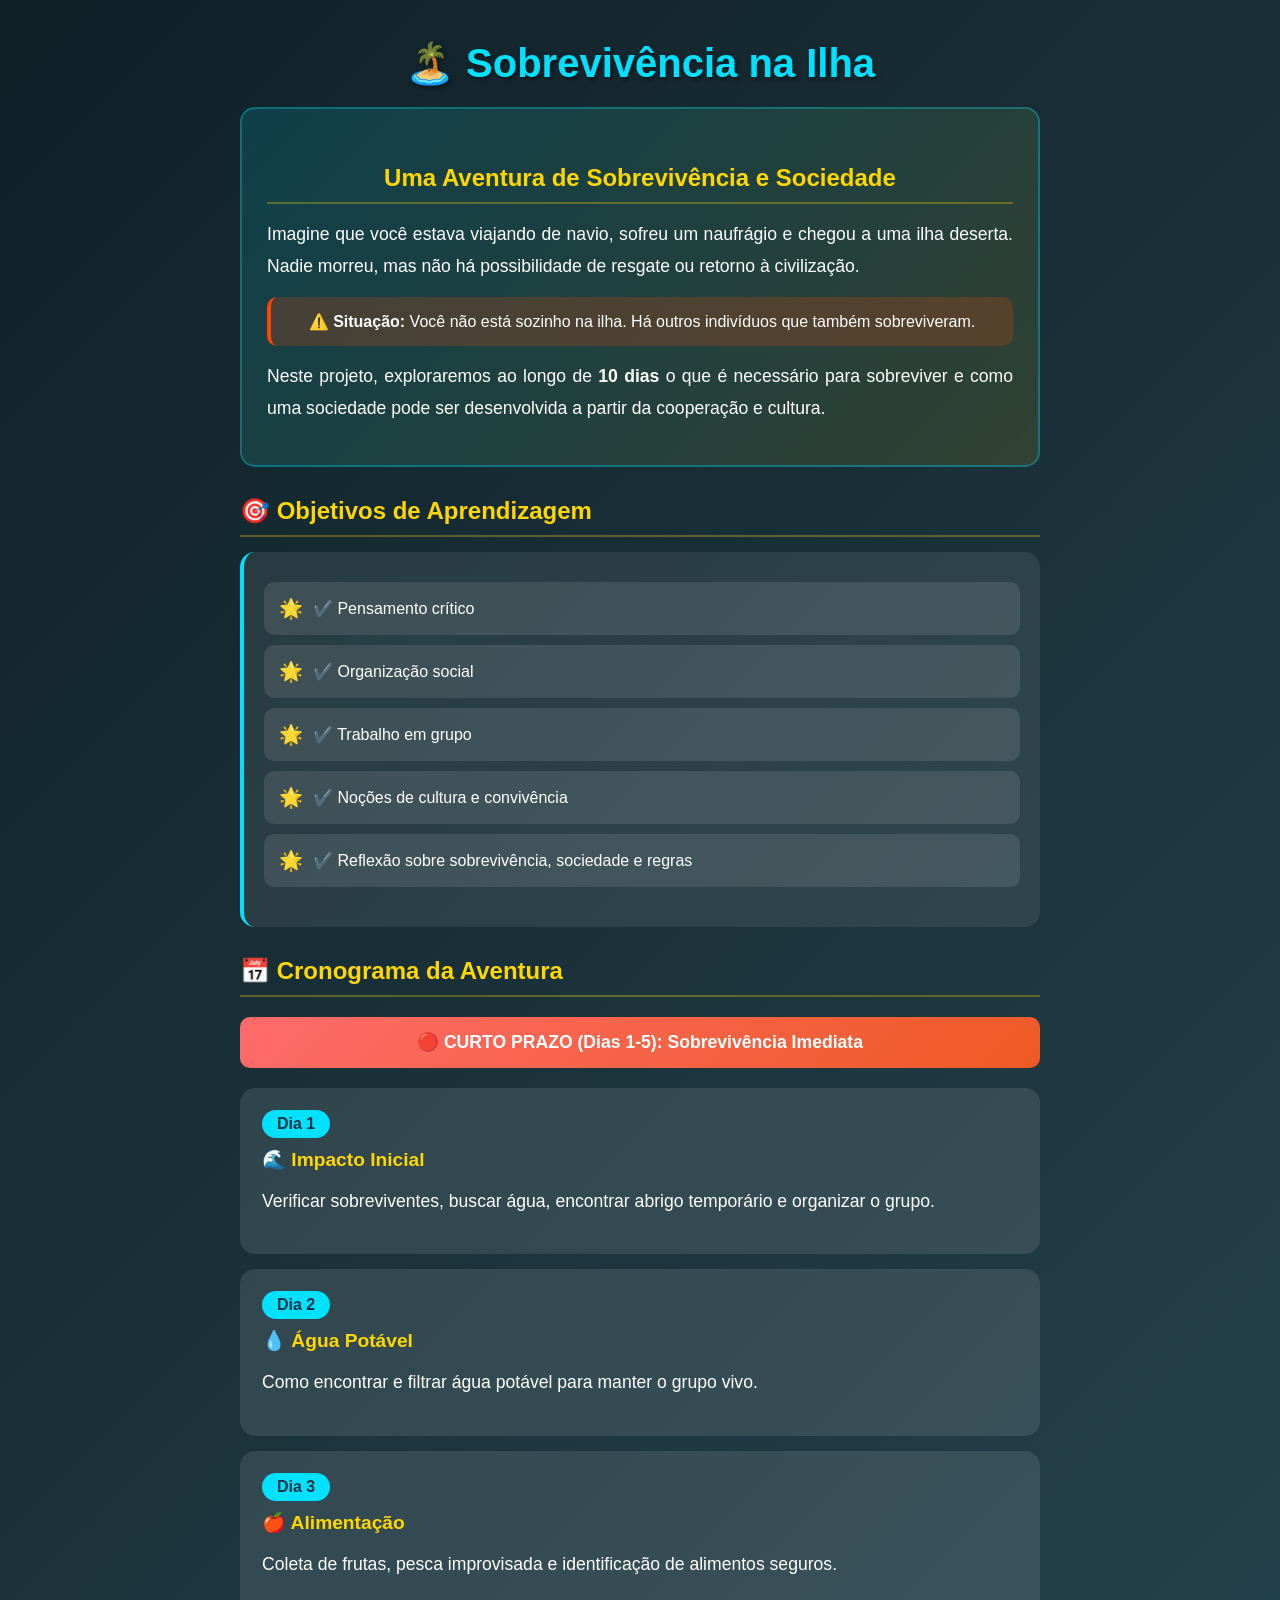
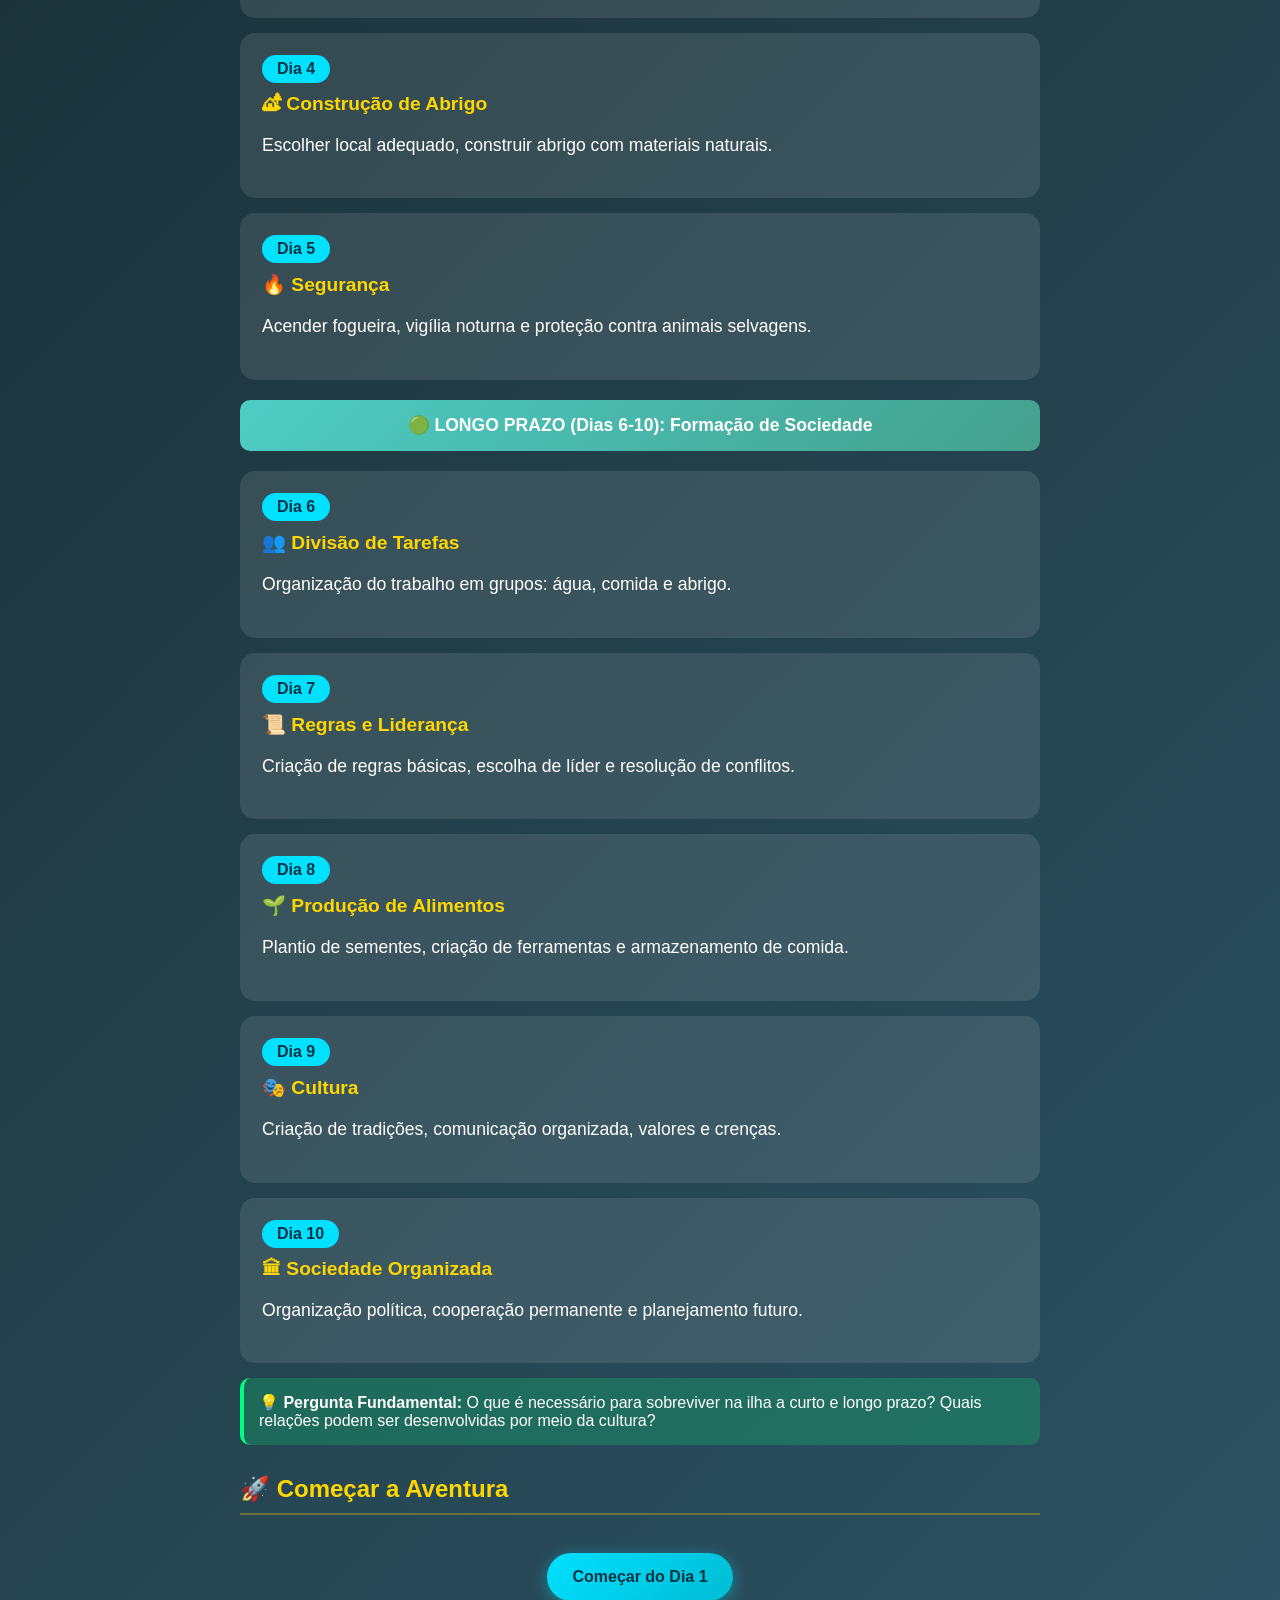
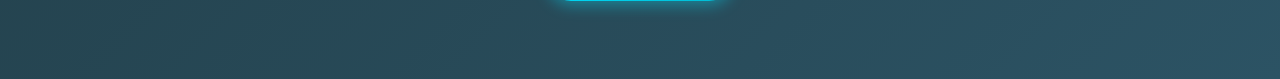
==== index.html @ 11da77d6 "# comit inicial" ====
<!DOCTYPE html>
<html lang="pt-br">
<head>
    <meta charset="UTF-8">
    <meta name="viewport" content="width=device-width, initial-scale=1.0">
    <title>Sobrevivência na Ilha - Educação</title>
    <link rel="stylesheet" href="style.css">
</head>
<body>

    <div class="container">
        <h1>🏝️ Sobrevivência na Ilha</h1>

        <div class="intro">
            <h2>Uma Aventura de Sobrevivência e Sociedade</h2>
            <p>Imagine que você estava viajando de navio, sofreu um naufrágio e chegou a uma ilha deserta. 
            Nadie morreu, mas não há possibilidade de resgate ou retorno à civilização.</p>
            
            <div class="warning">
                <strong>⚠️ Situação:</strong> Você não está sozinho na ilha. Há outros indivíduos que também sobreviveram.
            </div>
            
            <p>Neste projeto, exploraremos ao longo de <strong>10 dias</strong> o que é necessário para sobreviver 
            e como uma sociedade pode ser desenvolvida a partir da cooperação e cultura.</p>
        </div>

        <h2>🎯 Objetivos de Aprendizagem</h2>
        <div class="section">
            <ul>
                <li>✔️ Pensamento crítico</li>
                <li>✔️ Organização social</li>
                <li>✔️ Trabalho em grupo</li>
                <li>✔️ Noções de cultura e convivência</li>
                <li>✔️ Reflexão sobre sobrevivência, sociedade e regras</li>
            </ul>
        </div>

        <h2>📅 Cronograma da Aventura</h2>
        
        <div class="phase short-term">
            🔴 CURTO PRAZO (Dias 1-5): Sobrevivência Imediata
        </div>

        <div class="day-card" onclick="navigateTo(1)">
            <span class="day-number">Dia 1</span>
            <h3>🌊 Impacto Inicial</h3>
            <p>Verificar sobreviventes, buscar água, encontrar abrigo temporário e organizar o grupo.</p>
        </div>

        <div class="day-card" onclick="navigateTo(2)">
            <span class="day-number">Dia 2</span>
            <h3>💧 Água Potável</h3>
            <p>Como encontrar e filtrar água potável para manter o grupo vivo.</p>
        </div>

        <div class="day-card" onclick="navigateTo(3)">
            <span class="day-number">Dia 3</span>
            <h3>🍎 Alimentação</h3>
            <p>Coleta de frutas, pesca improvisada e identificação de alimentos seguros.</p>
        </div>

        <div class="day-card" onclick="navigateTo(4)">
            <span class="day-number">Dia 4</span>
            <h3>🏕 Construção de Abrigo</h3>
            <p>Escolher local adequado, construir abrigo com materiais naturais.</p>
        </div>

        <div class="day-card" onclick="navigateTo(5)">
            <span class="day-number">Dia 5</span>
            <h3>🔥 Segurança</h3>
            <p>Acender fogueira, vigília noturna e proteção contra animais selvagens.</p>
        </div>

        <div class="phase long-term">
            🟢 LONGO PRAZO (Dias 6-10): Formação de Sociedade
        </div>

        <div class="day-card" onclick="navigateTo(6)">
            <span class="day-number">Dia 6</span>
            <h3>👥 Divisão de Tarefas</h3>
            <p>Organização do trabalho em grupos: água, comida e abrigo.</p>
        </div>

        <div class="day-card" onclick="navigateTo(7)">
            <span class="day-number">Dia 7</span>
            <h3>📜 Regras e Liderança</h3>
            <p>Criação de regras básicas, escolha de líder e resolução de conflitos.</p>
        </div>

        <div class="day-card" onclick="navigateTo(8)">
            <span class="day-number">Dia 8</span>
            <h3>🌱 Produção de Alimentos</h3>
            <p>Plantio de sementes, criação de ferramentas e armazenamento de comida.</p>
        </div>

        <div class="day-card" onclick="navigateTo(9)">
            <span class="day-number">Dia 9</span>
            <h3>🎭 Cultura</h3>
            <p>Criação de tradições, comunicação organizada, valores e crenças.</p>
        </div>

        <div class="day-card" onclick="navigateTo(10)">
            <span class="day-number">Dia 10</span>
            <h3>🏛 Sociedade Organizada</h3>
            <p>Organização política, cooperação permanente e planejamento futuro.</p>
        </div>

        <div class="success">
            <strong>💡 Pergunta Fundamental:</strong> O que é necessário para sobreviver na ilha a curto e longo prazo? 
            Quais relações podem ser desenvolvidas por meio da cultura?
        </div>

        <h2>🚀 Começar a Aventura</h2>
        <div class="btn-container">
            <button class="btn" onclick="navigateTo(1)">Começar do Dia 1</button>
        </div>
    </div>

<script src="script.js"></script>
</body>
</html>
---- style.css ----
/* RESET */
* {
    margin: 0;
    padding: 0;
    box-sizing: border-box;
}

/* FUNDO */
body {
    font-family: 'Segoe UI', Tahoma, Geneva, Verdana, sans-serif;
    background: linear-gradient(135deg, #0f2027, #203a43, #2c5364);
    color: #ffffff;
    min-height: 100vh;
    display: flex;
    flex-direction: column;
    align-items: center;
    padding: 40px 20px;
}

/* TÍTULOS PRINCIPAIS */
h1 {
    font-size: 2.5rem;
    margin-bottom: 20px;
    text-align: center;
    color: #00e0ff;
    text-shadow: 2px 2px 4px rgba(0, 0, 0, 0.5);
}

h2 {
    margin-top: 30px;
    margin-bottom: 15px;
    color: #ffd700;
    font-size: 1.5rem;
    border-bottom: 2px solid rgba(255, 215, 0, 0.3);
    padding-bottom: 10px;
}

h3 {
    margin-top: 20px;
    margin-bottom: 10px;
    color: #90ee90;
    font-size: 1.2rem;
}

/* SEÇÕES */
.section {
    background: rgba(255, 255, 255, 0.08);
    padding: 20px;
    border-radius: 15px;
    margin: 15px 0;
    border-left: 4px solid #00e0ff;
}

.intro {
    background: linear-gradient(135deg, rgba(0, 224, 255, 0.15), rgba(255, 215, 0, 0.1));
    padding: 25px;
    border-radius: 15px;
    margin-bottom: 30px;
    text-align: center;
    border: 2px solid rgba(0, 224, 255, 0.3);
}

.warning {
    background: rgba(255, 69, 0, 0.2);
    padding: 15px;
    border-radius: 10px;
    border-left: 4px solid #ff4500;
    margin: 15px 0;
}

.success {
    background: rgba(0, 255, 127, 0.2);
    padding: 15px;
    border-radius: 10px;
    border-left: 4px solid #00ff7f;
    margin: 15px 0;
}

/* LISTAS */
ul {
    list-style: none;
    margin-bottom: 20px;
}

ul li {
    background: rgba(255, 255, 255, 0.1);
    padding: 15px;
    margin: 10px 0;
    border-radius: 10px;
    transition: 0.3s;
    display: flex;
    align-items: center;
}

ul li::before {
    content: "🌟";
    margin-right: 10px;
    font-size: 1.2rem;
}

ul li:hover {
    background: rgba(0, 224, 255, 0.25);
    transform: translateX(8px);
    box-shadow: 0 4px 15px rgba(0, 224, 255, 0.3);
}

/* PARÁGRAFOS */
p {
    line-height: 1.8;
    font-size: 1.1rem;
    margin: 15px 0;
    text-align: justify;
}

/* BOTÕES */
.btn-container {
    display: flex;
    flex-wrap: wrap;
    justify-content: center;
    gap: 15px;
    margin: 30px 0;
}

button, a.btn {
    display: inline-block;
    text-decoration: none;
    background: linear-gradient(135deg, #00e0ff, #00bcd4);
    color: #003344;
    padding: 15px 25px;
    margin: 8px;
    border-radius: 25px;
    font-weight: bold;
    font-size: 1rem;
    transition: 0.3s;
    border: none;
    cursor: pointer;
    box-shadow: 0 4px 15px rgba(0, 224, 255, 0.4);
}

button:hover, a.btn:hover {
    background: linear-gradient(135deg, #00bcd4, #0097a7);
    transform: translateY(-3px) scale(1.05);
    box-shadow: 0 6px 20px rgba(0, 224, 255, 0.6);
}

button.btn-nav {
    background: linear-gradient(135deg, #ffd700, #ffa500);
    color: #003344;
}

button.btn-nav:hover {
    background: linear-gradient(135deg, #ffa500, #ff8c00);
}

/* CONTAINER CENTRAL */
.container {
    max-width: 800px;
    width: 100%;
}

/* NAV */
nav {
    display: flex;
    justify-content: space-between;
    width: 100%;
    max-width: 800px;
    margin: 20px 0;
    padding: 0 10px;
}

/* VOLTAR */
a {
    display: inline-block;
    text-decoration: none;
    color: #00e0ff;
    padding: 10px 15px;
    margin: 5px;
    border-radius: 6px;
    font-weight: bold;
    transition: 0.3s;
}

a:hover {
    color: #ffd700;
    background: rgba(255, 215, 0, 0.1);
}

/* CARD NA PÁGINA INICIAL */
.day-card {
    background: rgba(255, 255, 255, 0.1);
    border-radius: 15px;
    padding: 20px;
    margin: 15px 0;
    transition: 0.3s;
    cursor: pointer;
    border: 2px solid transparent;
}

.day-card:hover {
    background: rgba(0, 224, 255, 0.2);
    border-color: #00e0ff;
    transform: translateY(-5px);
    box-shadow: 0 10px 30px rgba(0, 224, 255, 0.3);
}

.day-card h3 {
    margin-top: 0;
    color: #ffd700;
}

.day-card .day-number {
    display: inline-block;
    background: #00e0ff;
    color: #003344;
    padding: 5px 15px;
    border-radius: 20px;
    font-weight: bold;
    margin-bottom: 10px;
}

/* FASE INDICATOR */
.phase {
    text-align: center;
    padding: 15px;
    margin: 20px 0;
    border-radius: 10px;
    font-size: 1.1rem;
    font-weight: bold;
}

.phase.short-term {
    background: linear-gradient(135deg, #ff6b6b, #ee5a24);
}

.phase.long-term {
    background: linear-gradient(135deg, #4ecdc4, #44a08d);
}

/* RESPONSIVO */
@media (max-width: 600px) {
    h1 {
        font-size: 1.8rem;
    }
    
    h2 {
        font-size: 1.3rem;
    }
    
    .btn-container {
        flex-direction: column;
        align-items: center;
    }
    
    button, a.btn {
        width: 100%;
        max-width: 250px;
        text-align: center;
    }
    
    nav {
        flex-direction: column;
        gap: 10px;
    }
}
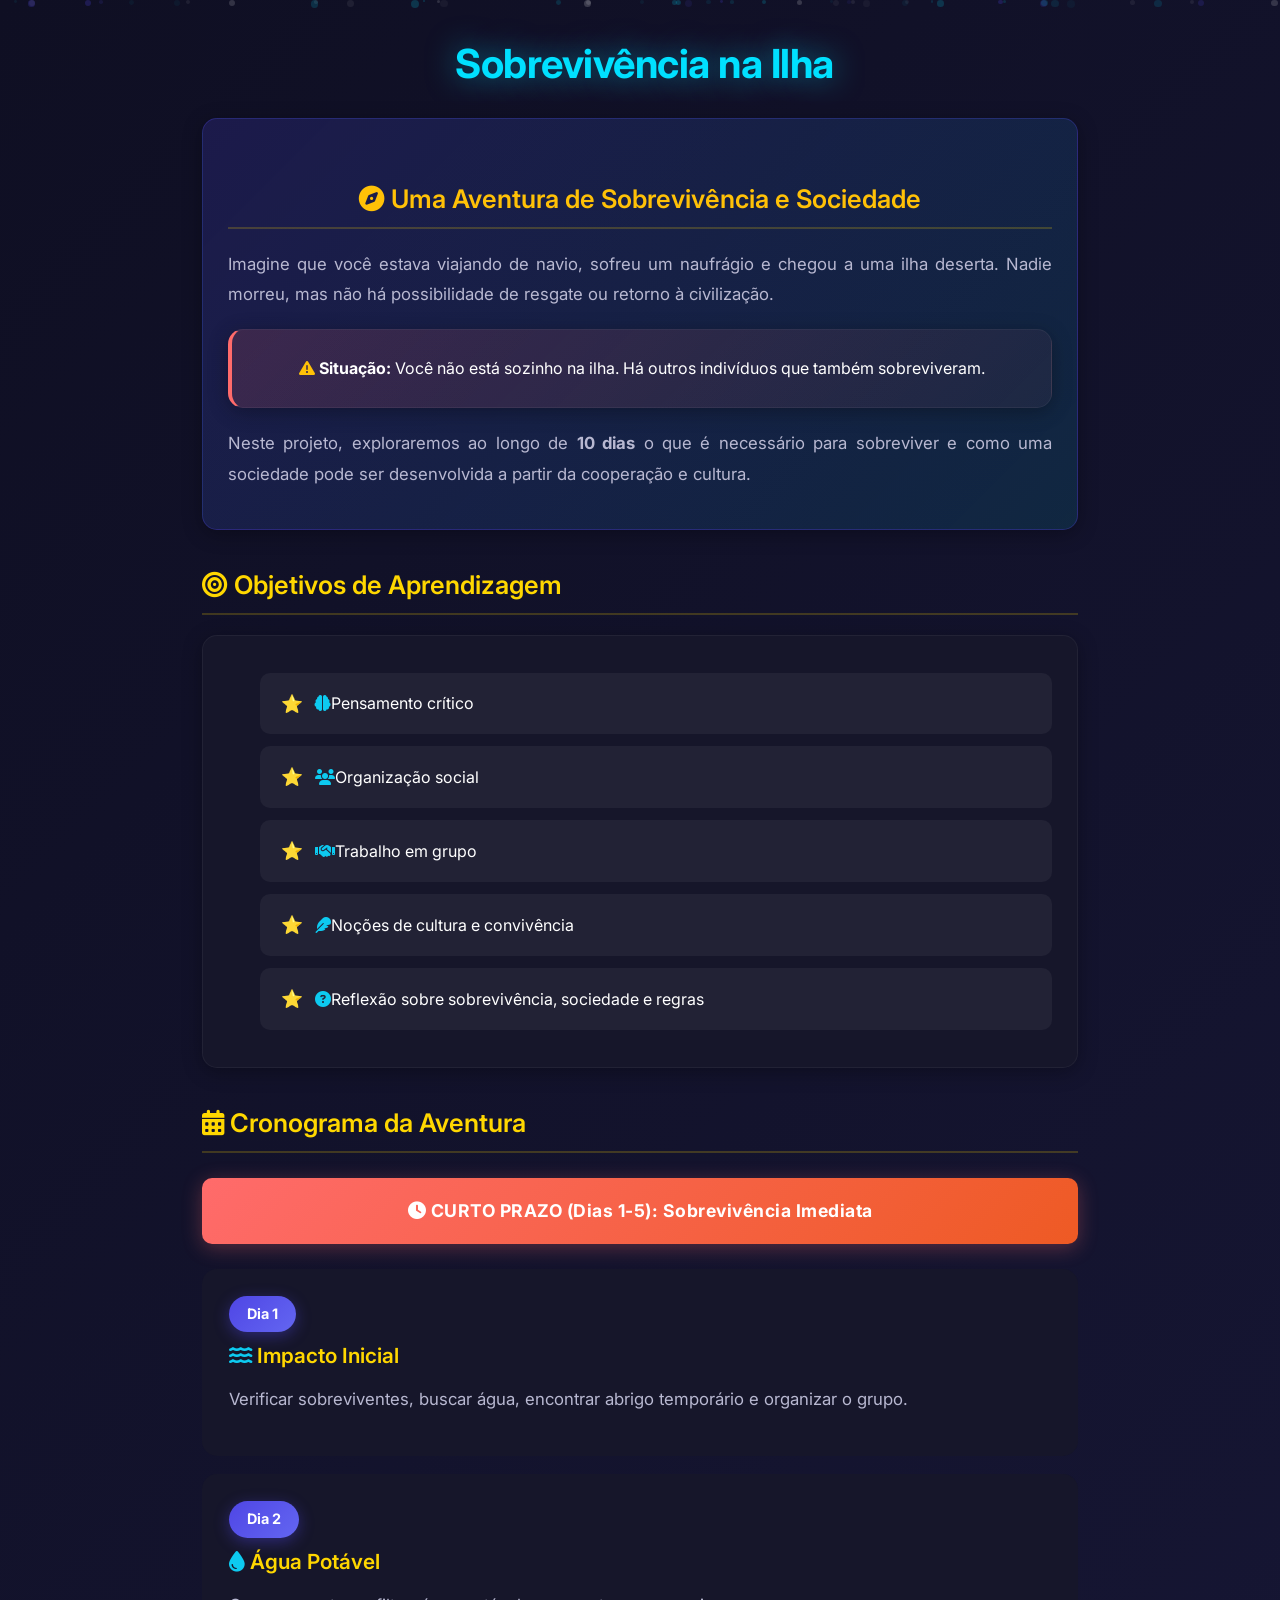
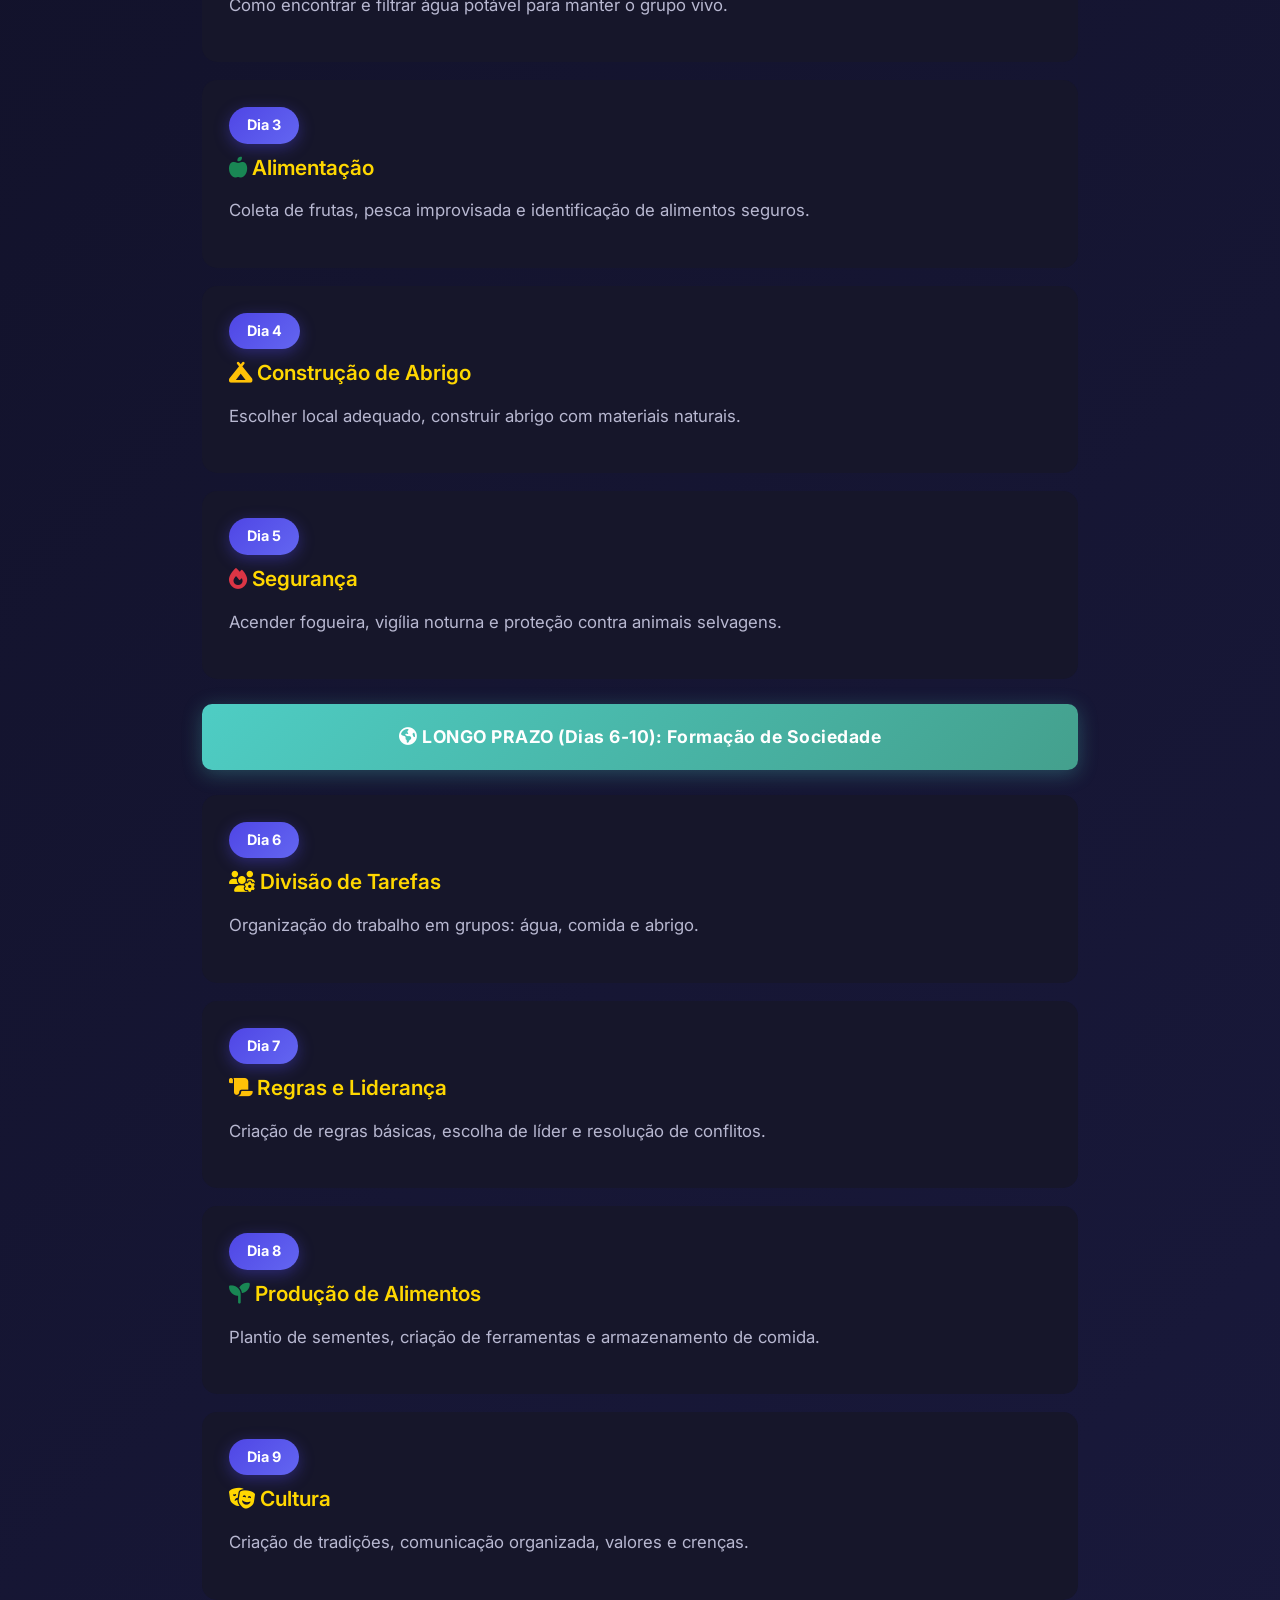
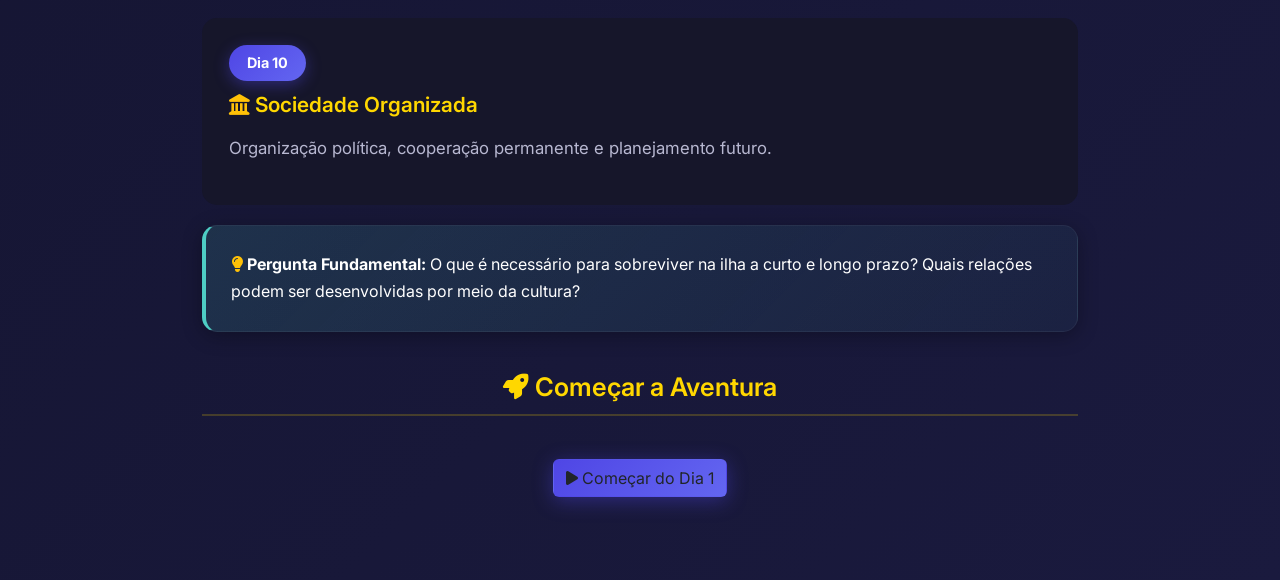
==== commit 7e233e37: "# Update" ====
--- a/index.html
+++ b/index.html
@@ -1,121 +1,170 @@
 <!DOCTYPE html>
 <html lang="pt-br">
 <head>
+    <!-- Meta tags para SEO e responsividade -->
     <meta charset="UTF-8">
     <meta name="viewport" content="width=device-width, initial-scale=1.0">
+    <meta name="description" content="Projeto educacional sobre sobrevivência na ilha - Educação e Sociedade">
     <title>Sobrevivência na Ilha - Educação</title>
+    
+    <!-- Google Fonts - Inter -->
+    <link rel="preconnect" href="https://fonts.googleapis.com">
+    <link rel="preconnect" href="https://fonts.gstatic.com" crossorigin>
+    <link href="https://fonts.googleapis.com/css2?family=Inter:wght@400;500;600;700&display=swap" rel="stylesheet">
+    
+    <!-- Bootstrap 5 CSS -->
+    <link href="https://cdn.jsdelivr.net/npm/bootstrap@5.3.2/dist/css/bootstrap.min.css" rel="stylesheet">
+    
+    <!-- Font Awesome para ícones -->
+    <link rel="stylesheet" href="https://cdnjs.cloudflare.com/ajax/libs/font-awesome/6.4.2/css/all.min.css">
+    
+    <!-- CSS personalizado -->
     <link rel="stylesheet" href="style.css">
 </head>
 <body>
+    <!-- Container para partículas flutuantes -->
+    <div id="particles-container"></div>
 
+    <!-- Container principal -->
     <div class="container">
-        <h1>🏝️ Sobrevivência na Ilha</h1>
+        <!-- Cabeçalho principal -->
+        <header class="text-center mb-4">
+            <h1 class="fade-in">
+                <i class="fas fa-island-tropical"></i> Sobrevivência na Ilha
+            </h1>
+        </header>
 
-        <div class="intro">
-            <h2>Uma Aventura de Sobrevivência e Sociedade</h2>
+        <!-- Seção de introdução -->
+        <section class="intro fade-in fade-in-delay-1">
+            <h2 class="text-warning">
+                <i class="fas fa-compass"></i> Uma Aventura de Sobrevivência e Sociedade
+            </h2>
             <p>Imagine que você estava viajando de navio, sofreu um naufrágio e chegou a uma ilha deserta. 
             Nadie morreu, mas não há possibilidade de resgate ou retorno à civilização.</p>
             
-            <div class="warning">
-                <strong>⚠️ Situação:</strong> Você não está sozinho na ilha. Há outros indivíduos que também sobreviveram.
+            <div class="warning fade-in fade-in-delay-2">
+                <strong><i class="fas fa-triangle-exclamation text-warning"></i> Situação:</strong> 
+                Você não está sozinho na ilha. Há outros indivíduos que também sobreviveram.
             </div>
             
             <p>Neste projeto, exploraremos ao longo de <strong>10 dias</strong> o que é necessário para sobreviver 
             e como uma sociedade pode ser desenvolvida a partir da cooperação e cultura.</p>
-        </div>
+        </section>
 
-        <h2>🎯 Objetivos de Aprendizagem</h2>
-        <div class="section">
-            <ul>
-                <li>✔️ Pensamento crítico</li>
-                <li>✔️ Organização social</li>
-                <li>✔️ Trabalho em grupo</li>
-                <li>✔️ Noções de cultura e convivência</li>
-                <li>✔️ Reflexão sobre sobrevivência, sociedade e regras</li>
-            </ul>
-        </div>
+        <!-- Seção de objetivos -->
+        <section class="fade-in fade-in-delay-2">
+            <h2><i class="fas fa-bullseye"></i> Objetivos de Aprendizagem</h2>
+            <div class="section">
+                <ul class="mb-0">
+                    <li><i class="fas fa-brain text-info"></i> Pensamento crítico</li>
+                    <li><i class="fas fa-users text-info"></i> Organização social</li>
+                    <li><i class="fas fa-handshake text-info"></i> Trabalho em grupo</li>
+                    <li><i class="fas fa-feather text-info"></i> Noções de cultura e convivência</li>
+                    <li><i class="fas fa-question-circle text-info"></i> Reflexão sobre sobrevivência, sociedade e regras</li>
+                </ul>
+            </div>
+        </section>
 
-        <h2>📅 Cronograma da Aventura</h2>
-        
-        <div class="phase short-term">
-            🔴 CURTO PRAZO (Dias 1-5): Sobrevivência Imediata
-        </div>
+        <!-- Seção do cronograma -->
+        <section class="fade-in fade-in-delay-3">
+            <h2><i class="fas fa-calendar-days"></i> Cronograma da Aventura</h2>
+            
+            <!-- Fase de curto prazo -->
+            <div class="phase short-term fade-in fade-in-delay-3">
+                <i class="fas fa-clock"></i> CURTO PRAZO (Dias 1-5): Sobrevivência Imediata
+            </div>
 
-        <div class="day-card" onclick="navigateTo(1)">
-            <span class="day-number">Dia 1</span>
-            <h3>🌊 Impacto Inicial</h3>
-            <p>Verificar sobreviventes, buscar água, encontrar abrigo temporário e organizar o grupo.</p>
-        </div>
+            <!-- Cards dos dias 1-5 -->
+            <div class="day-card fade-in fade-in-delay-3" onclick="navigateTo(1)" role="button" tabindex="0">
+                <span class="day-number">Dia 1</span>
+                <h3><i class="fas fa-water text-info"></i> Impacto Inicial</h3>
+                <p>Verificar sobreviventes, buscar água, encontrar abrigo temporário e organizar o grupo.</p>
+            </div>
 
-        <div class="day-card" onclick="navigateTo(2)">
-            <span class="day-number">Dia 2</span>
-            <h3>💧 Água Potável</h3>
-            <p>Como encontrar e filtrar água potável para manter o grupo vivo.</p>
-        </div>
+            <div class="day-card fade-in fade-in-delay-4" onclick="navigateTo(2)" role="button" tabindex="0">
+                <span class="day-number">Dia 2</span>
+                <h3><i class="fas fa-droplet text-info"></i> Água Potável</h3>
+                <p>Como encontrar e filtrar água potável para manter o grupo vivo.</p>
+            </div>
 
-        <div class="day-card" onclick="navigateTo(3)">
-            <span class="day-number">Dia 3</span>
-            <h3>🍎 Alimentação</h3>
-            <p>Coleta de frutas, pesca improvisada e identificação de alimentos seguros.</p>
-        </div>
+            <div class="day-card fade-in fade-in-delay-4" onclick="navigateTo(3)" role="button" tabindex="0">
+                <span class="day-number">Dia 3</span>
+                <h3><i class="fas fa-apple-whole text-success"></i> Alimentação</h3>
+                <p>Coleta de frutas, pesca improvisada e identificação de alimentos seguros.</p>
+            </div>
 
-        <div class="day-card" onclick="navigateTo(4)">
-            <span class="day-number">Dia 4</span>
-            <h3>🏕 Construção de Abrigo</h3>
-            <p>Escolher local adequado, construir abrigo com materiais naturais.</p>
-        </div>
+            <div class="day-card fade-in fade-in-delay-5" onclick="navigateTo(4)" role="button" tabindex="0">
+                <span class="day-number">Dia 4</span>
+                <h3><i class="fas fa-campground text-warning"></i> Construção de Abrigo</h3>
+                <p>Escolher local adequado, construir abrigo com materiais naturais.</p>
+            </div>
 
-        <div class="day-card" onclick="navigateTo(5)">
-            <span class="day-number">Dia 5</span>
-            <h3>🔥 Segurança</h3>
-            <p>Acender fogueira, vigília noturna e proteção contra animais selvagens.</p>
-        </div>
+            <div class="day-card fade-in fade-in-delay-5" onclick="navigateTo(5)" role="button" tabindex="0">
+                <span class="day-number">Dia 5</span>
+                <h3><i class="fas fa-fire text-danger"></i> Segurança</h3>
+                <p>Acender fogueira, vigília noturna e proteção contra animais selvagens.</p>
+            </div>
 
-        <div class="phase long-term">
-            🟢 LONGO PRAZO (Dias 6-10): Formação de Sociedade
-        </div>
+            <!-- Fase de longo prazo -->
+            <div class="phase long-term fade-in fade-in-delay-5">
+                <i class="fas fa-globe-americas"></i> LONGO PRAZO (Dias 6-10): Formação de Sociedade
+            </div>
 
-        <div class="day-card" onclick="navigateTo(6)">
-            <span class="day-number">Dia 6</span>
-            <h3>👥 Divisão de Tarefas</h3>
-            <p>Organização do trabalho em grupos: água, comida e abrigo.</p>
-        </div>
+            <!-- Cards dos dias 6-10 -->
+            <div class="day-card fade-in fade-in-delay-5" onclick="navigateTo(6)" role="button" tabindex="0">
+                <span class="day-number">Dia 6</span>
+                <h3><i class="fas fa-users-gear"></i> Divisão de Tarefas</h3>
+                <p>Organização do trabalho em grupos: água, comida e abrigo.</p>
+            </div>
 
-        <div class="day-card" onclick="navigateTo(7)">
-            <span class="day-number">Dia 7</span>
-            <h3>📜 Regras e Liderança</h3>
-            <p>Criação de regras básicas, escolha de líder e resolução de conflitos.</p>
-        </div>
+            <div class="day-card fade-in" onclick="navigateTo(7)" role="button" tabindex="0">
+                <span class="day-number">Dia 7</span>
+                <h3><i class="fas fa-scroll text-warning"></i> Regras e Liderança</h3>
+                <p>Criação de regras básicas, escolha de líder e resolução de conflitos.</p>
+            </div>
 
-        <div class="day-card" onclick="navigateTo(8)">
-            <span class="day-number">Dia 8</span>
-            <h3>🌱 Produção de Alimentos</h3>
-            <p>Plantio de sementes, criação de ferramentas e armazenamento de comida.</p>
-        </div>
+            <div class="day-card fade-in" onclick="navigateTo(8)" role="button" tabindex="0">
+                <span class="day-number">Dia 8</span>
+                <h3><i class="fas fa-seedling text-success"></i> Produção de Alimentos</h3>
+                <p>Plantio de sementes, criação de ferramentas e armazenamento de comida.</p>
+            </div>
 
-        <div class="day-card" onclick="navigateTo(9)">
-            <span class="day-number">Dia 9</span>
-            <h3>🎭 Cultura</h3>
-            <p>Criação de tradições, comunicação organizada, valores e crenças.</p>
-        </div>
+            <div class="day-card fade-in" onclick="navigateTo(9)" role="button" tabindex="0">
+                <span class="day-number">Dia 9</span>
+                <h3><i class="fas fa-masks-theater text-purple"></i> Cultura</h3>
+                <p>Criação de tradições, comunicação organizada, valores e crenças.</p>
+            </div>
 
-        <div class="day-card" onclick="navigateTo(10)">
-            <span class="day-number">Dia 10</span>
-            <h3>🏛 Sociedade Organizada</h3>
-            <p>Organização política, cooperação permanente e planejamento futuro.</p>
-        </div>
+            <div class="day-card fade-in" onclick="navigateTo(10)" role="button" tabindex="0">
+                <span class="day-number">Dia 10</span>
+                <h3><i class="fas fa-landmark text-warning"></i> Sociedade Organizada</h3>
+                <p>Organização política, cooperação permanente e planejamento futuro.</p>
+            </div>
 
-        <div class="success">
-            <strong>💡 Pergunta Fundamental:</strong> O que é necessário para sobreviver na ilha a curto e longo prazo? 
-            Quais relações podem ser desenvolvidas por meio da cultura?
-        </div>
+            <!-- Pergunta fundamental -->
+            <div class="success fade-in">
+                <strong><i class="fas fa-lightbulb text-warning"></i> Pergunta Fundamental:</strong> 
+                O que é necessário para sobreviver na ilha a curto e longo prazo? 
+                Quais relações podem ser desenvolvidas por meio da cultura?
+            </div>
+        </section>
 
-        <h2>🚀 Começar a Aventura</h2>
-        <div class="btn-container">
-            <button class="btn" onclick="navigateTo(1)">Começar do Dia 1</button>
-        </div>
+        <!-- Seção para começar -->
+        <section class="text-center fade-in">
+            <h2><i class="fas fa-rocket"></i> Começar a Aventura</h2>
+            <div class="btn-container">
+                <button class="btn" onclick="navigateTo(1)">
+                    <i class="fas fa-play"></i> Começar do Dia 1
+                </button>
+            </div>
+        </section>
     </div>
 
-<script src="script.js"></script>
+    <!-- Bootstrap 5 JS Bundle -->
+    <script src="https://cdn.jsdelivr.net/npm/bootstrap@5.3.2/dist/js/bootstrap.bundle.min.js"></script>
+    
+    <!-- JavaScript personalizado -->
+    <script src="script.js"></script>
 </body>
 </html>
+
--- a/style.css
+++ b/style.css
@@ -1,249 +1,428 @@
-/* RESET */
+/* =============================================
+   ESTILOS MODERNOS - SOBREVIVÊNCIA NA ILHA
+   Desenvolvido com HTML5 Semântico, CSS3 Moderno
+   ============================================= */
+
+/* ---------------------------------------------
+   VARIÁVEIS CSS - cores e configurações
+--------------------------------------------- */
+:root {
+    /* Cores principais - Fundo escuro */
+    --bg-primary: #0f0f23;
+    --bg-secondary: #1a1a3e;
+    --bg-card: #16162a;
+    
+    /* Cores de destaque - Roxo/Azul */
+    --accent-primary: #4f46e5;
+    --accent-secondary: #6366f1;
+    --accent-cyan: #00e0ff;
+    --accent-gold: #ffd700;
+    
+    /* Cores de feedback */
+    --color-warning: #ff6b6b;
+    --color-success: #4ecdc4;
+    --color-info: #00e0ff;
+    
+    /* Cores de texto */
+    --text-primary: #ffffff;
+    --text-secondary: #b8b8d1;
+    
+    /* Sombras */
+    --shadow-card: 0 4px 20px rgba(0, 0, 0, 0.3);
+    --shadow-card-hover: 0 10px 40px rgba(79, 70, 229, 0.4);
+    
+    /* Transições */
+    --transition-default: 0.3s ease;
+    
+    /* Bordas */
+    --border-radius: 15px;
+    --border-radius-sm: 10px;
+}
+
+/* ---------------------------------------------
+   RESET BÁSICO
+--------------------------------------------- */
 * {
     margin: 0;
     padding: 0;
     box-sizing: border-box;
 }
 
-/* FUNDO */
+/* ---------------------------------------------
+   TIPOGRAFIA - Google Fonts (Inter)
+--------------------------------------------- */
 body {
-    font-family: 'Segoe UI', Tahoma, Geneva, Verdana, sans-serif;
-    background: linear-gradient(135deg, #0f2027, #203a43, #2c5364);
-    color: #ffffff;
+    font-family: 'Inter', -apple-system, BlinkMacSystemFont, 'Segoe UI', sans-serif;
+    background: linear-gradient(135deg, var(--bg-primary), var(--bg-secondary));
+    color: var(--text-primary);
     min-height: 100vh;
     display: flex;
     flex-direction: column;
     align-items: center;
     padding: 40px 20px;
-}
-
-/* TÍTULOS PRINCIPAIS */
+    line-height: 1.7;
+    overflow-x: hidden;
+}
+
+/* Container principal */
+.container {
+    max-width: 900px;
+    width: 100%;
+    position: relative;
+    z-index: 10;
+}
+
+/* ---------------------------------------------
+   CABEÇALHO PRINCIPAL
+--------------------------------------------- */
 h1 {
     font-size: 2.5rem;
+    margin-bottom: 30px;
+    text-align: center;
+    color: var(--accent-cyan);
+    text-shadow: 0 0 30px rgba(0, 224, 255, 0.5);
+    font-weight: 700;
+    letter-spacing: -0.5px;
+}
+
+h2 {
+    margin-top: 40px;
     margin-bottom: 20px;
-    text-align: center;
-    color: #00e0ff;
-    text-shadow: 2px 2px 4px rgba(0, 0, 0, 0.5);
-}
-
-h2 {
-    margin-top: 30px;
-    margin-bottom: 15px;
-    color: #ffd700;
-    font-size: 1.5rem;
-    border-bottom: 2px solid rgba(255, 215, 0, 0.3);
-    padding-bottom: 10px;
+    color: var(--accent-gold);
+    font-size: 1.6rem;
+    border-bottom: 2px solid rgba(255, 215, 0, 0.2);
+    padding-bottom: 12px;
+    font-weight: 600;
 }
 
 h3 {
     margin-top: 20px;
-    margin-bottom: 10px;
-    color: #90ee90;
-    font-size: 1.2rem;
-}
-
-/* SEÇÕES */
-.section {
-    background: rgba(255, 255, 255, 0.08);
-    padding: 20px;
-    border-radius: 15px;
-    margin: 15px 0;
-    border-left: 4px solid #00e0ff;
-}
-
+    margin-bottom: 12px;
+    color: var(--color-success);
+    font-size: 1.25rem;
+    font-weight: 600;
+}
+
+/* ---------------------------------------------
+   SEÇÕES E BLOCOS
+--------------------------------------------- */
+.section, .intro, .warning, .success {
+    background: var(--bg-card);
+    padding: 25px;
+    border-radius: var(--border-radius);
+    margin: 20px 0;
+    box-shadow: var(--shadow-card);
+    border: 1px solid rgba(255, 255, 255, 0.05);
+}
+
+/* Intro especial */
 .intro {
-    background: linear-gradient(135deg, rgba(0, 224, 255, 0.15), rgba(255, 215, 0, 0.1));
-    padding: 25px;
-    border-radius: 15px;
-    margin-bottom: 30px;
+    background: linear-gradient(135deg, rgba(79, 70, 229, 0.2), rgba(0, 224, 255, 0.1));
     text-align: center;
-    border: 2px solid rgba(0, 224, 255, 0.3);
-}
-
+    border: 1px solid rgba(79, 70, 229, 0.3);
+}
+
+/* Bloco de aviso */
 .warning {
-    background: rgba(255, 69, 0, 0.2);
-    padding: 15px;
-    border-radius: 10px;
-    border-left: 4px solid #ff4500;
-    margin: 15px 0;
-}
-
+    border-left: 4px solid var(--color-warning);
+    background: linear-gradient(135deg, rgba(255, 107, 107, 0.15), rgba(255, 107, 107, 0.05));
+}
+
+/* Bloco de sucesso/pergunta */
 .success {
-    background: rgba(0, 255, 127, 0.2);
-    padding: 15px;
-    border-radius: 10px;
-    border-left: 4px solid #00ff7f;
-    margin: 15px 0;
-}
-
-/* LISTAS */
+    border-left: 4px solid var(--color-success);
+    background: linear-gradient(135deg, rgba(78, 205, 196, 0.15), rgba(78, 205, 196, 0.05));
+}
+
+/* ---------------------------------------------
+   INDICADORES DE FASE
+--------------------------------------------- */
+.phase {
+    text-align: center;
+    padding: 18px;
+    margin: 25px 0;
+    border-radius: var(--border-radius-sm);
+    font-size: 1.1rem;
+    font-weight: 700;
+    letter-spacing: 0.5px;
+}
+
+.phase.short-term {
+    background: linear-gradient(135deg, var(--color-warning), #ee5a24);
+    box-shadow: 0 4px 20px rgba(255, 107, 107, 0.3);
+}
+
+.phase.long-term {
+    background: linear-gradient(135deg, var(--color-success), #44a08d);
+    box-shadow: 0 4px 20px rgba(78, 205, 196, 0.3);
+}
+
+/* ---------------------------------------------
+   LISTAS
+--------------------------------------------- */
 ul {
     list-style: none;
-    margin-bottom: 20px;
+    margin-bottom: 15px;
 }
 
 ul li {
-    background: rgba(255, 255, 255, 0.1);
-    padding: 15px;
-    margin: 10px 0;
-    border-radius: 10px;
-    transition: 0.3s;
+    background: rgba(255, 255, 255, 0.05);
+    padding: 15px 20px;
+    margin: 12px 0;
+    border-radius: var(--border-radius-sm);
+    transition: var(--transition-default);
     display: flex;
     align-items: center;
+    border: 1px solid transparent;
 }
 
 ul li::before {
-    content: "🌟";
-    margin-right: 10px;
-    font-size: 1.2rem;
+    content: "⭐";
+    margin-right: 12px;
+    font-size: 1.1rem;
 }
 
 ul li:hover {
-    background: rgba(0, 224, 255, 0.25);
+    background: rgba(79, 70, 229, 0.2);
+    border-color: var(--accent-primary);
     transform: translateX(8px);
-    box-shadow: 0 4px 15px rgba(0, 224, 255, 0.3);
-}
-
-/* PARÁGRAFOS */
+    box-shadow: 0 4px 15px rgba(79, 70, 229, 0.3);
+}
+
+/* ---------------------------------------------
+   PARÁGRAFOS
+--------------------------------------------- */
 p {
     line-height: 1.8;
-    font-size: 1.1rem;
+    font-size: 1.05rem;
     margin: 15px 0;
     text-align: justify;
-}
-
-/* BOTÕES */
+    color: var(--text-secondary);
+}
+
+/* ---------------------------------------------
+   CARDS DOS DIAS
+--------------------------------------------- */
+.day-card {
+    background: var(--bg-card);
+    border-radius: var(--border-radius);
+    padding: 25px;
+    margin: 18px 0;
+    transition: var(--transition-default);
+    cursor: pointer;
+    border: 2px solid transparent;
+    position: relative;
+    overflow: hidden;
+}
+
+/* Borda colorida no topo do card */
+.day-card::before {
+    content: '';
+    position: absolute;
+    top: 0;
+    left: 0;
+    right: 0;
+    height: 4px;
+    background: linear-gradient(90deg, var(--accent-primary), var(--accent-cyan));
+    transform: scaleX(0);
+    transition: transform var(--transition-default);
+}
+
+/* Estado hover do card */
+.day-card:hover {
+    background: rgba(79, 70, 229, 0.15);
+    border-color: var(--accent-primary);
+    transform: translateY(-8px);
+    box-shadow: var(--shadow-card-hover);
+}
+
+/* Borda colorida aparece no hover */
+.day-card:hover::before {
+    transform: scaleX(1);
+}
+
+.day-card h3 {
+    margin-top: 0;
+    color: var(--accent-gold);
+    font-size: 1.3rem;
+}
+
+/* Número do dia */
+.day-card .day-number {
+    display: inline-block;
+    background: linear-gradient(135deg, var(--accent-primary), var(--accent-secondary));
+    color: white;
+    padding: 6px 18px;
+    border-radius: 20px;
+    font-weight: 700;
+    margin-bottom: 12px;
+    font-size: 0.9rem;
+    box-shadow: 0 4px 15px rgba(79, 70, 229, 0.4);
+}
+
+/* ---------------------------------------------
+   BOTÕES
+--------------------------------------------- */
 .btn-container {
     display: flex;
     flex-wrap: wrap;
     justify-content: center;
     gap: 15px;
-    margin: 30px 0;
+    margin: 35px 0;
 }
 
 button, a.btn {
     display: inline-block;
     text-decoration: none;
-    background: linear-gradient(135deg, #00e0ff, #00bcd4);
-    color: #003344;
-    padding: 15px 25px;
+    background: linear-gradient(135deg, var(--accent-primary), var(--accent-secondary));
+    color: white;
+    padding: 14px 28px;
     margin: 8px;
     border-radius: 25px;
-    font-weight: bold;
+    font-weight: 600;
     font-size: 1rem;
-    transition: 0.3s;
+    transition: var(--transition-default);
     border: none;
     cursor: pointer;
-    box-shadow: 0 4px 15px rgba(0, 224, 255, 0.4);
+    box-shadow: 0 4px 20px rgba(79, 70, 229, 0.4);
+    font-family: 'Inter', sans-serif;
 }
 
 button:hover, a.btn:hover {
-    background: linear-gradient(135deg, #00bcd4, #0097a7);
-    transform: translateY(-3px) scale(1.05);
-    box-shadow: 0 6px 20px rgba(0, 224, 255, 0.6);
-}
-
-button.btn-nav {
-    background: linear-gradient(135deg, #ffd700, #ffa500);
+    background: linear-gradient(135deg, var(--accent-secondary), var(--accent-primary));
+    transform: translateY(-3px) scale(1.02);
+    box-shadow: 0 8px 30px rgba(79, 70, 229, 0.6);
+}
+
+/* Botão de navegação */
+button.btn-nav, a.btn.btn-nav {
+    background: linear-gradient(135deg, var(--accent-gold), #ffa500);
     color: #003344;
 }
 
-button.btn-nav:hover {
+button.btn-nav:hover, a.btn.btn-nav:hover {
     background: linear-gradient(135deg, #ffa500, #ff8c00);
 }
 
-/* CONTAINER CENTRAL */
-.container {
-    max-width: 800px;
-    width: 100%;
-}
-
-/* NAV */
+/* ---------------------------------------------
+   NAVEGAÇÃO
+--------------------------------------------- */
 nav {
     display: flex;
     justify-content: space-between;
     width: 100%;
-    max-width: 800px;
-    margin: 20px 0;
+    max-width: 900px;
+    margin: 30px 0;
     padding: 0 10px;
-}
-
-/* VOLTAR */
+    flex-wrap: wrap;
+    gap: 10px;
+}
+
+/* Links */
 a {
     display: inline-block;
     text-decoration: none;
-    color: #00e0ff;
-    padding: 10px 15px;
+    color: var(--accent-cyan);
+    padding: 12px 18px;
     margin: 5px;
-    border-radius: 6px;
-    font-weight: bold;
-    transition: 0.3s;
+    border-radius: 8px;
+    font-weight: 600;
+    transition: var(--transition-default);
 }
 
 a:hover {
-    color: #ffd700;
-    background: rgba(255, 215, 0, 0.1);
-}
-
-/* CARD NA PÁGINA INICIAL */
-.day-card {
+    color: var(--accent-gold);
+    background: rgba(255, 215, 0, 0.15);
+}
+
+/* ---------------------------------------------
+   PARTICLES - Flocos flutuantes no header
+--------------------------------------------- */
+#particles-container {
+    position: fixed;
+    top: 0;
+    left: 0;
+    width: 100%;
+    height: 100%;
+    pointer-events: none;
+    z-index: 1;
+    overflow: hidden;
+}
+
+.particle {
+    position: absolute;
+    border-radius: 50%;
     background: rgba(255, 255, 255, 0.1);
-    border-radius: 15px;
-    padding: 20px;
-    margin: 15px 0;
-    transition: 0.3s;
-    cursor: pointer;
-    border: 2px solid transparent;
-}
-
-.day-card:hover {
-    background: rgba(0, 224, 255, 0.2);
-    border-color: #00e0ff;
-    transform: translateY(-5px);
-    box-shadow: 0 10px 30px rgba(0, 224, 255, 0.3);
-}
-
-.day-card h3 {
-    margin-top: 0;
-    color: #ffd700;
-}
-
-.day-card .day-number {
-    display: inline-block;
-    background: #00e0ff;
-    color: #003344;
-    padding: 5px 15px;
-    border-radius: 20px;
-    font-weight: bold;
-    margin-bottom: 10px;
-}
-
-/* FASE INDICATOR */
-.phase {
-    text-align: center;
-    padding: 15px;
-    margin: 20px 0;
-    border-radius: 10px;
-    font-size: 1.1rem;
-    font-weight: bold;
-}
-
-.phase.short-term {
-    background: linear-gradient(135deg, #ff6b6b, #ee5a24);
-}
-
-.phase.long-term {
-    background: linear-gradient(135deg, #4ecdc4, #44a08d);
-}
-
-/* RESPONSIVO */
-@media (max-width: 600px) {
+    animation: float linear infinite;
+}
+
+@keyframes float {
+    0% {
+        transform: translateY(100vh) rotate(0deg);
+        opacity: 0;
+    }
+    10% {
+        opacity: 1;
+    }
+    90% {
+        opacity: 1;
+    }
+    100% {
+        transform: translateY(-100vh) rotate(720deg);
+        opacity: 0;
+    }
+}
+
+/* ---------------------------------------------
+   ANIMAÇÕES - Fade-in ao rolar (Intersection Observer)
+--------------------------------------------- */
+.fade-in {
+    opacity: 0;
+    transform: translateY(30px);
+    transition: opacity 0.6s ease-out, transform 0.6s ease-out;
+}
+
+.fade-in.visible {
+    opacity: 1;
+    transform: translateY(0);
+}
+
+/* Delay para elementos sequenciais */
+.fade-in-delay-1 { transition-delay: 0.1s; }
+.fade-in-delay-2 { transition-delay: 0.2s; }
+.fade-in-delay-3 { transition-delay: 0.3s; }
+.fade-in-delay-4 { transition-delay: 0.4s; }
+.fade-in-delay-5 { transition-delay: 0.5s; }
+
+/* ---------------------------------------------
+   RESPONSIVIDADE - Mobile e Desktop
+--------------------------------------------- */
+@media (max-width: 768px) {
+    body {
+        padding: 20px 15px;
+    }
+    
     h1 {
         font-size: 1.8rem;
+        margin-bottom: 20px;
     }
     
     h2 {
-        font-size: 1.3rem;
+        font-size: 1.4rem;
+        margin-top: 30px;
+    }
+    
+    h3 {
+        font-size: 1.15rem;
+    }
+    
+    .container {
+        max-width: 100%;
+    }
+    
+    .section, .intro, .warning, .success {
+        padding: 18px;
+        margin: 15px 0;
     }
     
     .btn-container {
@@ -253,12 +432,49 @@
     
     button, a.btn {
         width: 100%;
-        max-width: 250px;
+        max-width: 280px;
         text-align: center;
+        padding: 12px 20px;
     }
     
     nav {
         flex-direction: column;
-        gap: 10px;
-    }
-}
+        align-items: center;
+        gap: 12px;
+    }
+    
+    nav a {
+        width: 100%;
+        max-width: 280px;
+        text-align: center;
+    }
+    
+    .day-card {
+        padding: 18px;
+    }
+    
+    .phase {
+        font-size: 1rem;
+        padding: 14px;
+    }
+}
+
+@media (max-width: 480px) {
+    h1 {
+        font-size: 1.5rem;
+    }
+    
+    h2 {
+        font-size: 1.2rem;
+    }
+    
+    p {
+        font-size: 0.95rem;
+    }
+    
+    ul li {
+        padding: 12px 15px;
+        font-size: 0.95rem;
+    }
+}
+
